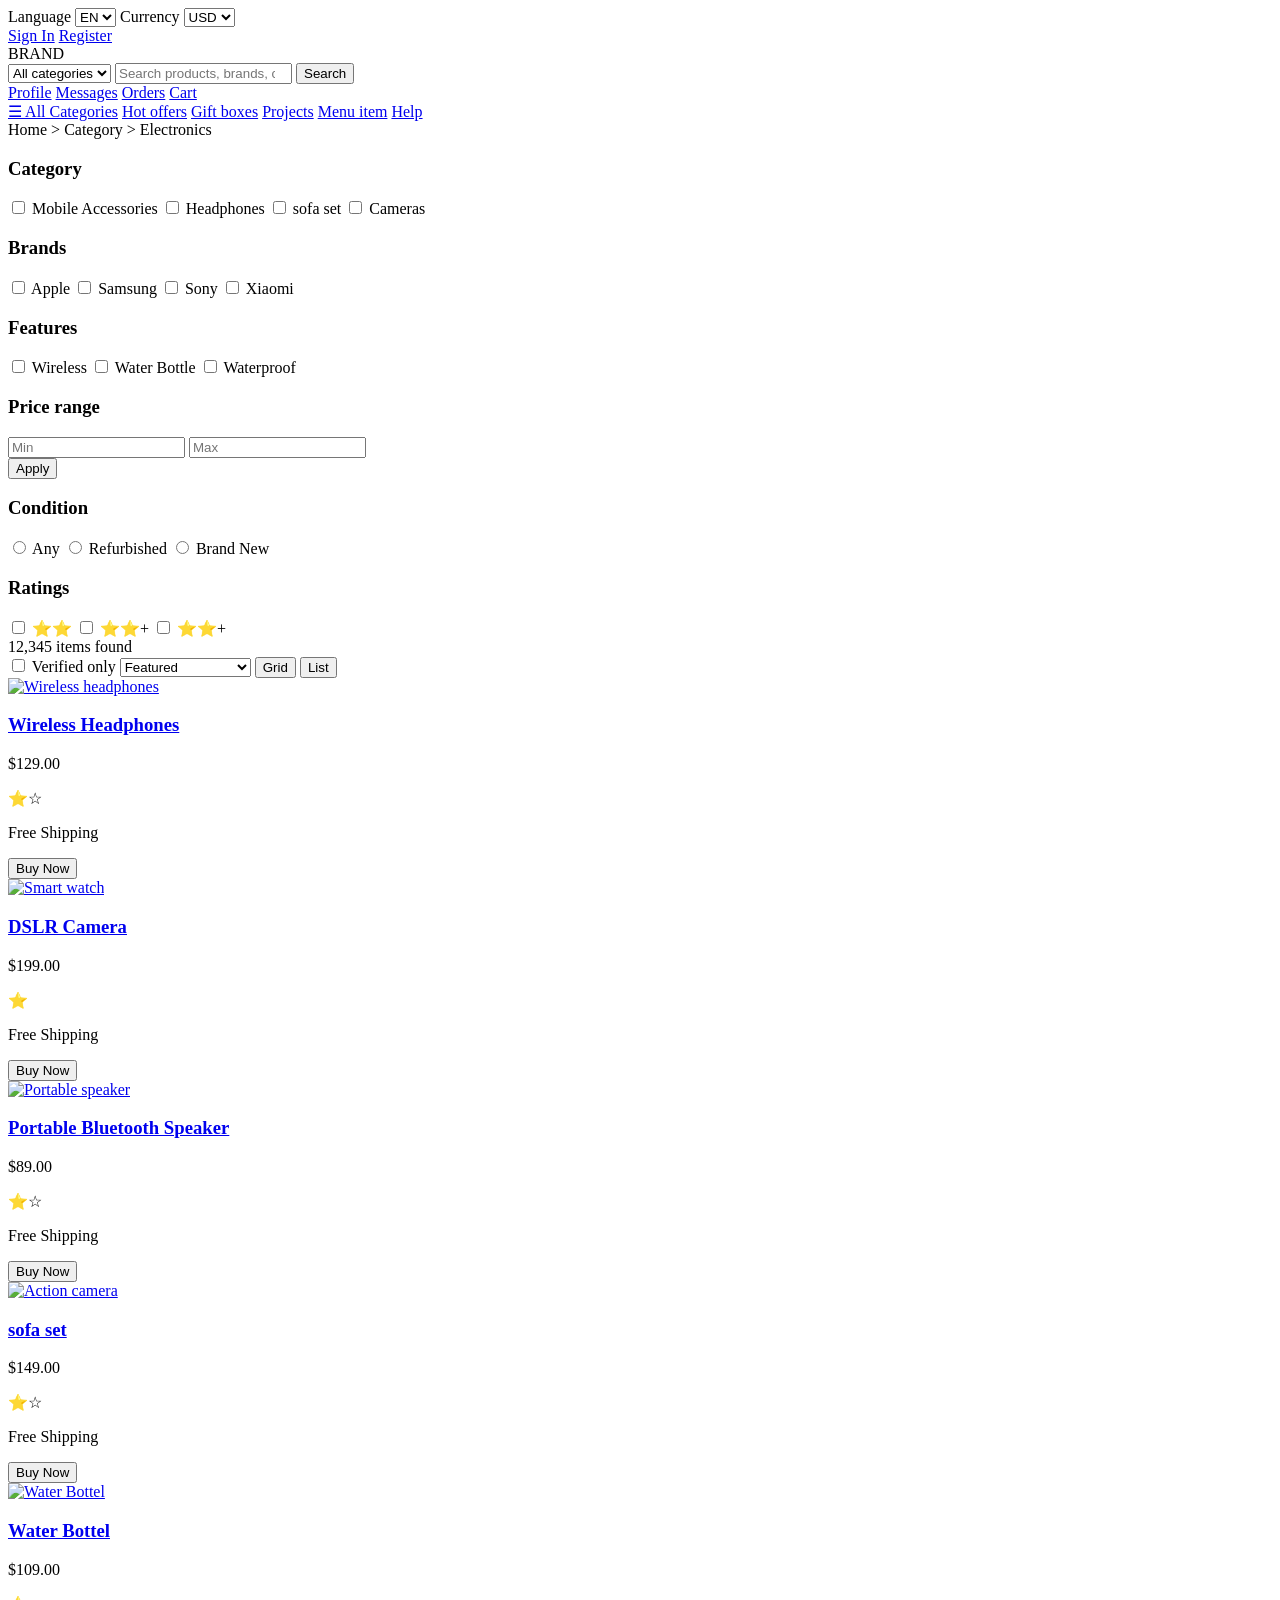
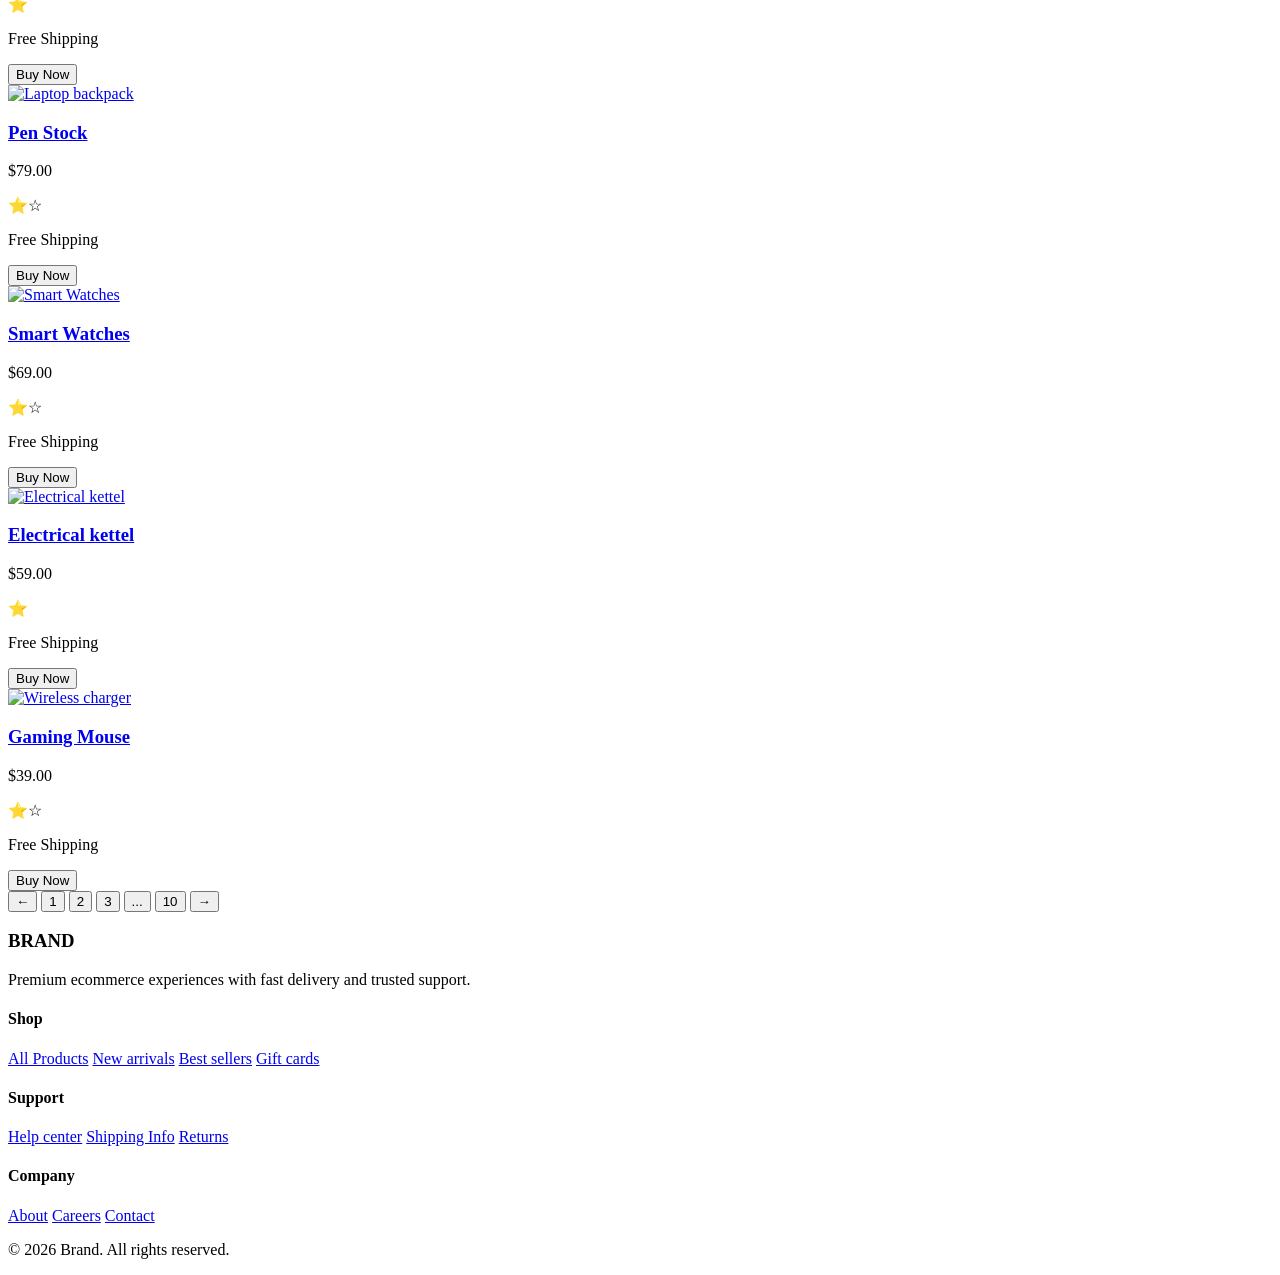
==== category.html @ 8e9f298c "Add ShopHub all frontend files - Week 3 Task for DevelopersHub" ====
<!DOCTYPE html>
<html lang="en">
<head>
  <meta charset="UTF-8">
  <meta name="viewport" content="width=device-width, initial-scale=1.0">
  <title>BRAND | Category</title>
  <link rel="stylesheet" href="css/style.css">
  <link rel="stylesheet" href="css/category.css">
  <link rel="stylesheet" href="CSS/style.css">
  <link rel="stylesheet" href="CSS/category.css">
</head>
<body>
  <header class="page-header">
    <div class="topbar">
      <div class="container topbar__container">
        <div class="topbar__group">
          <label class="topbar__label">
            Language
            <select class="topbar__select" aria-label="Language">
              <option>EN</option>
              <option>ES</option>
            </select>
          </label>
          <label class="topbar__label">
            Currency
            <select class="topbar__select" aria-label="Currency">
              <option>USD</option>
              <option>EUR</option>
            </select>
          </label>
        </div>
        <div class="topbar__links">
          <a class="topbar__link" href="#">Sign In</a>
          <a class="topbar__link topbar__link--accent" href="#">Register</a>
        </div>
      </div>
    </div>

    <div class="header">
      <div class="container header__container">
        <div class="header__brand">BRAND</div>
        <form class="header__search" action="#" method="get">
          <select class="header__category" aria-label="Select category">
            <option>All categories</option>
            <option>Electronics</option>
            <option>Accessories</option>
            <option>Gadgets</option>
          </select>
          <input class="header__input" type="search" placeholder="Search products, brands, categories" aria-label="Search">
          <button class="header__button" type="submit">Search</button>
        </form>
        <div class="header__actions">
          <a class="header__action" href="#">Profile</a>
          <a class="header__action" href="#">Messages</a>
          <a class="header__action" href="#">Orders</a>
          <a class="header__action header__action--cart" href="#">Cart</a>
        </div>
      </div>
    </div>

    <nav class="main-nav">
      <div class="container main-nav__container">
        <a class="main-nav__item main-nav__item--menu" href="#">☰ All Categories</a>
        <a class="main-nav__item" href="#">Hot offers</a>
        <a class="main-nav__item" href="#">Gift boxes</a>
        <a class="main-nav__item" href="#">Projects</a>
        <a class="main-nav__item" href="#">Menu item</a>
        <a class="main-nav__item" href="#">Help</a>
      </div>
    </nav>
  </header>

  <main class="main-content">
    <div class="container">
      <div class="breadcrumbs">Home &gt; Category &gt; Electronics</div>
      <section class="category-layout">
        <aside class="filters-sidebar">
          <div class="filter-box">
            <h3 class="filter-box__title">Category</h3>
            <label class="filter-box__label"><input type="checkbox"> Mobile Accessories</label>
            <label class="filter-box__label"><input type="checkbox"> Headphones</label>
            <label class="filter-box__label"><input type="checkbox"> sofa set</label>
            <label class="filter-box__label"><input type="checkbox"> Cameras</label>
          </div>
          <div class="filter-box">
            <h3 class="filter-box__title">Brands</h3>
            <label class="filter-box__label"><input type="checkbox"> Apple</label>
            <label class="filter-box__label"><input type="checkbox"> Samsung</label>
            <label class="filter-box__label"><input type="checkbox"> Sony</label>
            <label class="filter-box__label"><input type="checkbox"> Xiaomi</label>
          </div>
          <div class="filter-box">
            <h3 class="filter-box__title">Features</h3>
            <label class="filter-box__label"><input type="checkbox"> Wireless</label>
            <label class="filter-box__label"><input type="checkbox"> Water Bottle</label>
            <label class="filter-box__label"><input type="checkbox"> Waterproof</label>
          </div>
          <div class="filter-box">
            <h3 class="filter-box__title">Price range</h3>
            <div class="price-range">
              <input class="price-range__input" type="number" placeholder="Min">
              <input class="price-range__input" type="number" placeholder="Max">
            </div>
            <button class="button button--apply" type="button">Apply</button>
          </div>
          <div class="filter-box">
            <h3 class="filter-box__title">Condition</h3>
            <label class="filter-box__label"><input type="radio" name="condition"> Any</label>
            <label class="filter-box__label"><input type="radio" name="condition"> Refurbished</label>
            <label class="filter-box__label"><input type="radio" name="condition"> Brand New</label>
          </div>
          <div class="filter-box">
            <h3 class="filter-box__title">Ratings</h3>
            <label class="filter-box__label"><input type="checkbox"> ⭐⭐</label>
            <label class="filter-box__label"><input type="checkbox"> ⭐⭐+</label>
            <label class="filter-box__label"><input type="checkbox"> ⭐⭐+</label>
          </div>
        </aside>

        <div class="products-panel">
          <div class="products-topbar">
            <div class="products-topbar__info">12,345 items found</div>
            <div class="products-topbar__controls">
              <label class="products-topbar__verified"><input type="checkbox"> Verified only</label>
              <select class="products-topbar__select" aria-label="Sort">
                <option>Featured</option>
                <option>Price: Low to High</option>
                <option>Price: High to Low</option>
              </select>
              <button class="products-topbar__view products-topbar__view--active" type="button">Grid</button>
              <button class="products-topbar__view" type="button">List</button>
            </div>
          </div>

          <div class="products-grid">
            <article class="product-card">
              <a href="product.html"><img class="product-card__image" src="assets/images/product-1.jpg" alt="Wireless headphones"></a>
              <h3 class="product-card__title"><a href="product.html">Wireless Headphones</a></h3>
              <p class="product-card__price">$129.00</p>
              <p class="product-card__rating">⭐☆</p>
              <p class="product-card__shipping">Free Shipping</p>
              <button class="btn-primary" onclick="alert('Product added to cart!')">Buy Now</button>
            </article>
            <article class="product-card">
              <a href="product.html"><img class="product-card__image" src="assets/images/product-2.jpg" alt="Smart watch"></a>
              <h3 class="product-card__title"><a href="product.html">DSLR Camera </a></h3>
              <p class="product-card__price">$199.00</p>
              <p class="product-card__rating">⭐</p>
              <p class="product-card__shipping">Free Shipping</p>
              <button class="btn-primary" onclick="alert('Product added to cart!')">Buy Now</button>               
            </article>
            <article class="product-card">
              <a href="product.html"><img class="product-card__image" src="assets/images/product-3.jpg" alt="Portable speaker"></a>
              <h3 class="product-card__title"><a href="product.html">Portable Bluetooth Speaker</a></h3>
              <p class="product-card__price">$89.00</p>
              <p class="product-card__rating">⭐☆</p>
              <p class="product-card__shipping">Free Shipping</p>
              <button class="btn-primary" onclick="alert('Product added to cart!')">Buy Now</button>
            </article>
            <article class="product-card">
              <a href="product.html"><img class="product-card__image" src="assets/images/product-4.jpg" alt="Action camera"></a>
              <h3 class="product-card__title"><a href="product.html">sofa set</a></h3>
              <p class="product-card__price">$149.00</p>
              <p class="product-card__rating">⭐☆</p>
              <p class="product-card__shipping">Free Shipping</p>
              <button class="btn-primary" onclick="alert('Product added to cart!')">Buy Now</button>
            </article>
            <article class="product-card">
              <a href="product.html"><img class="product-card__image" src="assets/images/product-5.jpg" alt="Water Bottel"></a>
              <h3 class="product-card__title"><a href="product.html">Water Bottel</a></h3>
              <p class="product-card__price">$109.00</p>
              <p class="product-card__rating">⭐</p>
              <p class="product-card__shipping">Free Shipping</p>
              <button class="btn-primary" onclick="alert('Product added to cart!')">Buy Now</button>
            </article>
            <article class="product-card">
              <a href="product.html"><img class="product-card__image" src="assets/images/product-6.jpg" alt="Laptop backpack"></a>
              <h3 class="product-card__title"><a href="product.html">Pen Stock</a></h3>
              <p class="product-card__price">$79.00</p>
              <p class="product-card__rating">⭐☆</p>
              <p class="product-card__shipping">Free Shipping</p>
              <button class="btn-primary" onclick="alert('Product added to cart!')">Buy Now</button>
            </article>
            <article class="product-card">
              <a href="product.html"><img class="product-card__image" src="assets/images/product-7.jpg" alt="Smart Watches"></a>
              <h3 class="product-card__title"><a href="product.html">Smart Watches</a></h3>
              <p class="product-card__price">$69.00</p>
              <p class="product-card__rating">⭐☆</p>
              <p class="product-card__shipping">Free Shipping</p>
              <button class="btn-primary" onclick="alert('Product added to cart!')">Buy Now</button>
            </article>
            <article class="product-card">
              <a href="product.html"><img class="product-card__image" src="assets/images/product-8.jpg" alt="Electrical kettel"></a>
              <h3 class="product-card__title"><a href="product.html">Electrical kettel</a></h3>
              <p class="product-card__price">$59.00</p>
              <p class="product-card__rating">⭐</p>
              <p class="product-card__shipping">Free Shipping</p>
              <button class="btn-primary" onclick="alert('Product added to cart!')">Buy Now</button>
            </article>
            <article class="product-card">
              <a href="product.html"><img class="product-card__image" src="assets/images/product-9.jpg" alt="Wireless charger"></a>
              <h3 class="product-card__title"><a href="product.html">Gaming Mouse</a></h3>
              <p class="product-card__price">$39.00</p>
              <p class="product-card__rating">⭐☆</p>
              <p class="product-card__shipping">Free Shipping</p>
              <button class="btn-primary" onclick="alert('Product added to cart!')">Buy Now</button>
            </article>
          </div>

          <div class="pagination">
            <button class="pagination__button">←</button>
            <button class="pagination__button pagination__button--active">1</button>
            <button class="pagination__button">2</button>
            <button class="pagination__button">3</button>
            <button class="pagination__button">...</button>
            <button class="pagination__button">10</button>
            <button class="pagination__button">→</button>
          </div>
        </div>
      </section>
    </div>
  </main>
  <footer class="site-footer">
  <div class="container footer__container">
    <div class="footer__column">
      <h3 class="footer__title">BRAND</h3>
      <p class="footer__text">Premium ecommerce experiences with fast delivery and trusted support.</p>
    </div>
    <div class="footer__column">
      <h4 class="footer__heading">Shop</h4>
      <a class="footer__link" href="category.html">All Products</a>
      <a class="footer__link" href="#">New arrivals</a>
      <a class="footer__link" href="#">Best sellers</a>
      <a class="footer__link" href="#">Gift cards</a>
    </div>
    <div class="footer__column">
      <h4 class="footer__heading">Support</h4>
      <a class="footer__link" href="#">Help center</a>
      <a class="footer__link" href="#">Shipping Info</a>
      <a class="footer__link" href="#">Returns</a>
    </div>
    <div class="footer__column">
      <h4 class="footer__heading">Company</h4>
      <a class="footer__link" href="#">About</a>
      <a class="footer__link" href="#">Careers</a>
      <a class="footer__link" href="#">Contact</a>
    </div>
    <div class="footer__bottom">
      <p>© 2026 Brand. All rights reserved.</p>
    </div>
  </div>
</footer>
</body>
</html>
</body>
</html>
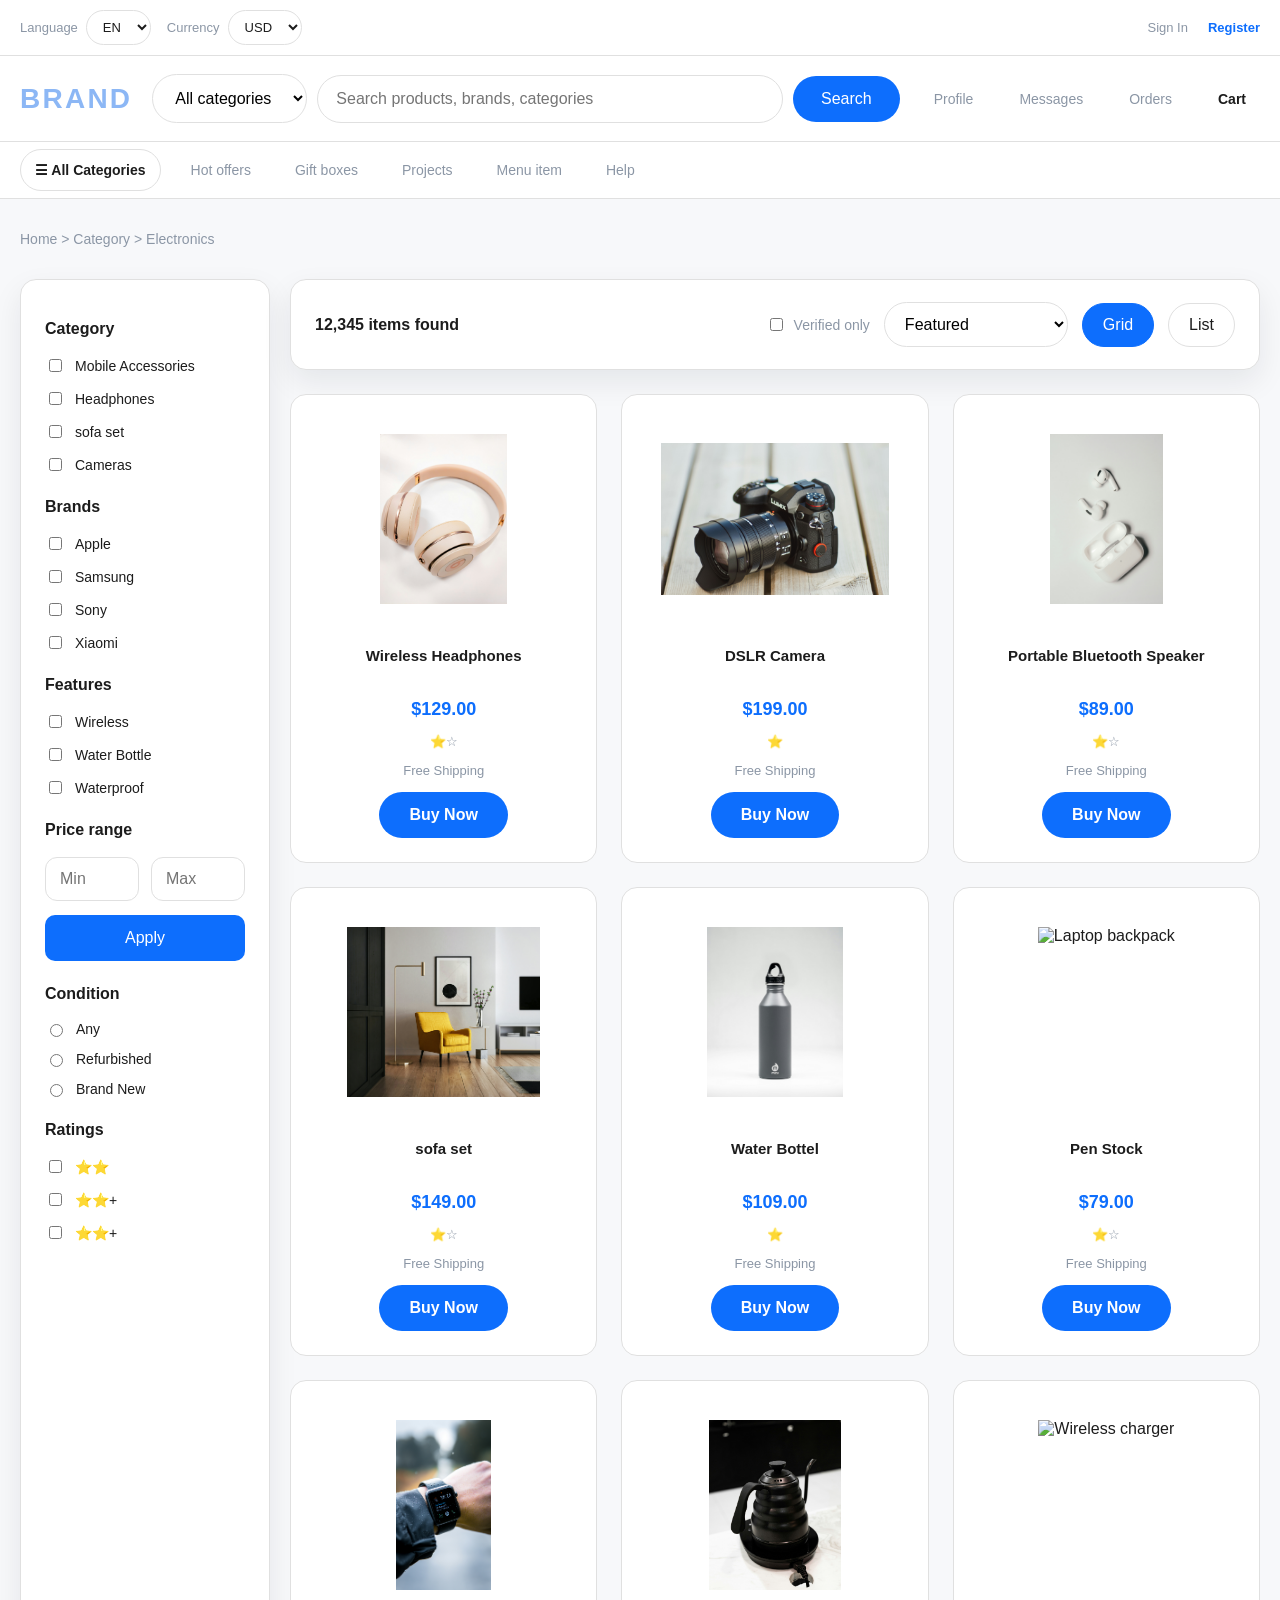
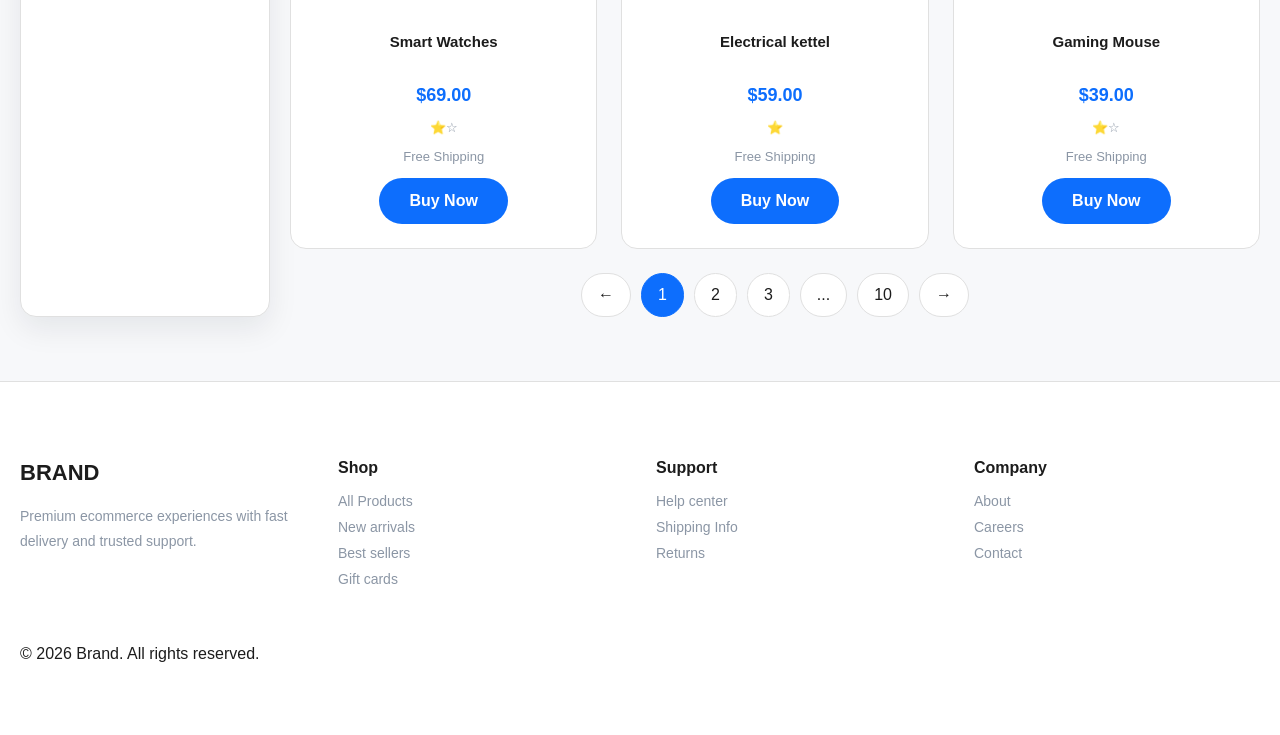
==== commit 5b1aab2e: "Update product image paths in category.html" ====
--- a/category.html
+++ b/category.html
@@ -134,7 +134,7 @@
 
           <div class="products-grid">
             <article class="product-card">
-              <a href="product.html"><img class="product-card__image" src="assets/images/product-1.jpg" alt="Wireless headphones"></a>
+              <a href="product.html"><img class="product-card__image" src="product-1.jpg" alt="Wireless headphones"></a>
               <h3 class="product-card__title"><a href="product.html">Wireless Headphones</a></h3>
               <p class="product-card__price">$129.00</p>
               <p class="product-card__rating">⭐☆</p>
@@ -142,7 +142,7 @@
               <button class="btn-primary" onclick="alert('Product added to cart!')">Buy Now</button>
             </article>
             <article class="product-card">
-              <a href="product.html"><img class="product-card__image" src="assets/images/product-2.jpg" alt="Smart watch"></a>
+              <a href="product.html"><img class="product-card__image" src="product-2.jpg" alt="Smart watch"></a>
               <h3 class="product-card__title"><a href="product.html">DSLR Camera </a></h3>
               <p class="product-card__price">$199.00</p>
               <p class="product-card__rating">⭐</p>
@@ -150,7 +150,7 @@
               <button class="btn-primary" onclick="alert('Product added to cart!')">Buy Now</button>               
             </article>
             <article class="product-card">
-              <a href="product.html"><img class="product-card__image" src="assets/images/product-3.jpg" alt="Portable speaker"></a>
+              <a href="product.html"><img class="product-card__image" src="product-3.jpg" alt="Portable speaker"></a>
               <h3 class="product-card__title"><a href="product.html">Portable Bluetooth Speaker</a></h3>
               <p class="product-card__price">$89.00</p>
               <p class="product-card__rating">⭐☆</p>
@@ -158,7 +158,7 @@
               <button class="btn-primary" onclick="alert('Product added to cart!')">Buy Now</button>
             </article>
             <article class="product-card">
-              <a href="product.html"><img class="product-card__image" src="assets/images/product-4.jpg" alt="Action camera"></a>
+              <a href="product.html"><img class="product-card__image" src="product-4.jpg" alt="Action camera"></a>
               <h3 class="product-card__title"><a href="product.html">sofa set</a></h3>
               <p class="product-card__price">$149.00</p>
               <p class="product-card__rating">⭐☆</p>
@@ -166,7 +166,7 @@
               <button class="btn-primary" onclick="alert('Product added to cart!')">Buy Now</button>
             </article>
             <article class="product-card">
-              <a href="product.html"><img class="product-card__image" src="assets/images/product-5.jpg" alt="Water Bottel"></a>
+              <a href="product.html"><img class="product-card__image" src="product-5.jpg" alt="Water Bottel"></a>
               <h3 class="product-card__title"><a href="product.html">Water Bottel</a></h3>
               <p class="product-card__price">$109.00</p>
               <p class="product-card__rating">⭐</p>
@@ -174,7 +174,7 @@
               <button class="btn-primary" onclick="alert('Product added to cart!')">Buy Now</button>
             </article>
             <article class="product-card">
-              <a href="product.html"><img class="product-card__image" src="assets/images/product-6.jpg" alt="Laptop backpack"></a>
+              <a href="product.html"><img class="product-card__image" src="product-6.jpg" alt="Laptop backpack"></a>
               <h3 class="product-card__title"><a href="product.html">Pen Stock</a></h3>
               <p class="product-card__price">$79.00</p>
               <p class="product-card__rating">⭐☆</p>
@@ -182,7 +182,7 @@
               <button class="btn-primary" onclick="alert('Product added to cart!')">Buy Now</button>
             </article>
             <article class="product-card">
-              <a href="product.html"><img class="product-card__image" src="assets/images/product-7.jpg" alt="Smart Watches"></a>
+              <a href="product.html"><img class="product-card__image" src="product-7.jpg" alt="Smart Watches"></a>
               <h3 class="product-card__title"><a href="product.html">Smart Watches</a></h3>
               <p class="product-card__price">$69.00</p>
               <p class="product-card__rating">⭐☆</p>
@@ -190,7 +190,7 @@
               <button class="btn-primary" onclick="alert('Product added to cart!')">Buy Now</button>
             </article>
             <article class="product-card">
-              <a href="product.html"><img class="product-card__image" src="assets/images/product-8.jpg" alt="Electrical kettel"></a>
+              <a href="product.html"><img class="product-card__image" src="product-8.jpg" alt="Electrical kettel"></a>
               <h3 class="product-card__title"><a href="product.html">Electrical kettel</a></h3>
               <p class="product-card__price">$59.00</p>
               <p class="product-card__rating">⭐</p>
@@ -253,4 +253,4 @@
 </body>
 </html>
 </body>
-</html>+</html>
--- a/css/style.css
+++ b/css/style.css
@@ -0,0 +1,552 @@
+:root {
+  --color-primary: #0D6EFD;
+  --color-secondary: #8CB7F5;
+  --color-text: #1C1C1C;
+  --color-gray: #8B96A5;
+  --color-border: #E0E0E0;
+  --color-background: #F7F8FA;
+  --radius: 6px;
+  --shadow: 0 12px 30px rgba(15, 23, 42, 0.08);
+}
+
+@import url('https://fonts.googleapis.com/css2?family=Inter:wght@400;500;600;700&display=swap');
+
+* {
+  box-sizing: border-box;
+}
+
+html {
+  scroll-behavior: smooth;
+}
+
+body {
+  margin: 0;
+  font-family: 'Inter', sans-serif;
+  background: var(--color-background);
+  color: var(--color-text);
+}
+
+img {
+  display: block;
+  max-width: 100%;
+}
+
+a {
+  color: inherit;
+  text-decoration: none;
+}
+
+button,
+input,
+select {
+  font: inherit;
+}
+
+.container {
+  width: min(1440px, 100%);
+  margin: 0 auto;
+  padding: 0 20px;
+}
+
+.page-header {
+  background: #ffffff;
+}
+
+.topbar {
+  border-bottom: 1px solid var(--color-border);
+  height: 56px;
+}
+
+.topbar__container {
+  display: flex;
+  align-items: center;
+  justify-content: space-between;
+  height: 100%;
+}
+
+.topbar__group {
+  display: flex;
+  align-items: center;
+  gap: 16px;
+}
+
+.topbar__label {
+  display: flex;
+  align-items: center;
+  gap: 8px;
+  color: var(--color-gray);
+  font-size: 13px;
+}
+
+.topbar__select {
+  border: 1px solid var(--color-border);
+  border-radius: 999px;
+  padding: 8px 12px;
+  background: white;
+  color: var(--color-text);
+}
+
+.topbar__links {
+  display: flex;
+  align-items: center;
+  gap: 20px;
+}
+
+.topbar__link {
+  color: var(--color-gray);
+  font-size: 13px;
+}
+
+.topbar__link--accent {
+  color: var(--color-primary);
+  font-weight: 600;
+}
+
+.header {
+  min-height: 86px;
+  display: flex;
+  align-items: center;
+  border-bottom: 1px solid var(--color-border);
+}
+
+.header__container {
+  display: grid;
+  grid-template-columns: auto 1fr auto;
+  align-items: center;
+  gap: 20px;
+}
+
+.header__brand {
+  font-size: 28px;
+  font-weight: 700;
+  color: var(--color-secondary);
+  letter-spacing: 0.08em;
+}
+
+.header__search {
+  display: flex;
+  align-items: center;
+  gap: 10px;
+  width: 100%;
+  min-width: 0;
+}
+
+.header__category,
+.header__input {
+  border: 1px solid var(--color-border);
+  border-radius: 999px;
+  padding: 14px 18px;
+  outline: none;
+}
+
+.header__category {
+  min-width: 150px;
+  max-width: 180px;
+  background: white;
+}
+
+.header__input {
+  flex: 1;
+  min-width: 0;
+  background: white;
+}
+
+.header__button {
+  border: none;
+  border-radius: 999px;
+  padding: 14px 28px;
+  background: var(--color-primary);
+  color: white;
+  cursor: pointer;
+  transition: background 0.2s ease;
+}
+
+.header__button:hover {
+  background: #0b5ed7;
+}
+
+.header__actions {
+  display: flex;
+  align-items: center;
+  gap: 18px;
+  white-space: nowrap;
+}
+
+.header__action {
+  color: var(--color-gray);
+  font-size: 14px;
+  padding: 10px 14px;
+  border-radius: 999px;
+  transition: background 0.2s ease, color 0.2s ease;
+}
+
+.header__action:hover {
+  background: rgba(13, 110, 253, 0.08);
+  color: var(--color-primary);
+}
+
+.header__action--cart {
+  font-weight: 600;
+  color: var(--color-text);
+}
+
+.main-nav {
+  background: #ffffff;
+  border-bottom: 1px solid var(--color-border);
+}
+
+.main-nav__container {
+  display: flex;
+  align-items: center;
+  gap: 16px;
+  flex-wrap: wrap;
+  height: 56px;
+}
+
+.main-nav__item {
+  color: var(--color-gray);
+  font-size: 14px;
+  padding: 12px 14px;
+  border-radius: 999px;
+  transition: color 0.2s ease, background 0.2s ease;
+}
+
+.main-nav__item:hover {
+  background: rgba(13, 110, 253, 0.08);
+  color: var(--color-primary);
+}
+
+.main-nav__item--menu {
+  font-weight: 600;
+  color: var(--color-text);
+  border: 1px solid var(--color-border);
+}
+
+.section {
+  padding: 56px 0;
+}
+
+.section__container {
+  display: grid;
+  gap: 32px;
+}
+
+.section__heading {
+  display: flex;
+  flex-direction: column;
+  gap: 10px;
+}
+
+.section__eyebrow {
+  color: var(--color-primary);
+  font-size: 13px;
+  text-transform: uppercase;
+  letter-spacing: 0.12em;
+  font-weight: 700;
+}
+
+.section__title {
+  font-size: 36px;
+  line-height: 1.1;
+  margin: 0;
+}
+
+.button {
+  display: inline-flex;
+  align-items: center;
+  justify-content: center;
+  border: none;
+  border-radius: 999px;
+  padding: 14px 26px;
+  cursor: pointer;
+  transition: background 0.2s ease, transform 0.2s ease;
+}
+
+.button:hover {
+  transform: translateY(-1px);
+}
+
+.button--primary {
+  background: var(--color-primary);
+  color: white;
+}
+
+.button--ghost {
+  background: transparent;
+  color: var(--color-text);
+  border: 1px solid var(--color-border);
+}
+
+.button--apply {
+  width: 100%;
+  margin-top: 14px;
+  border-radius: 10px;
+  background: var(--color-primary);
+  color: white;
+}
+
+.deal-card {
+  display: grid;
+  grid-template-columns: 1fr auto;
+  align-items: center;
+  gap: 32px;
+  padding: 32px;
+  background: white;
+  border: 1px solid var(--color-border);
+  border-radius: 16px;
+  box-shadow: var(--shadow);
+}
+
+.deal-card__info {
+  display: grid;
+  gap: 18px;
+}
+
+.deal-card__text {
+  font-size: 16px;
+  color: var(--color-gray);
+  margin: 0;
+}
+
+.deal-card__timer {
+  display: flex;
+  gap: 16px;
+  flex-wrap: wrap;
+}
+
+.deal-card__segment {
+  min-width: 90px;
+  padding: 16px;
+  background: var(--color-background);
+  border-radius: 14px;
+  text-align: center;
+}
+
+.deal-card__segment strong {
+  display: block;
+  font-size: 24px;
+  color: var(--color-text);
+}
+
+.deal-card__segment span {
+  display: block;
+  color: var(--color-gray);
+  margin-top: 4px;
+}
+
+.recommended__grid {
+  display: grid;
+  grid-template-columns: repeat(5, minmax(0, 1fr));
+  gap: 20px;
+}
+
+.product-card {
+  background: white;
+  border: 1px solid var(--color-border);
+  border-radius: 12px;
+  padding: 18px;
+  transition: transform 0.25s ease, box-shadow 0.25s ease, border-color 0.25s ease;
+  display: flex;
+  flex-direction: column;
+  align-items: center;
+  text-align: center;
+  gap: 10px;
+}
+
+.product-card:hover {
+  transform: translateY(-5px);
+  box-shadow: var(--shadow);
+  border-color: var(--color-primary);
+}
+
+.product-card__image {
+  width: 100%;
+  height: 200px;
+  object-fit: contain;
+  background: white;
+  padding: 15px;
+  border-radius: 12px;
+  display: block;
+  margin: 0 auto 12px;
+  transition: transform 0.25s ease;
+}
+
+.product-card:hover .product-card__image {
+  transform: scale(1.05);
+}
+
+.product-card__title {
+  font-size: 14px;
+  font-weight: 600;
+  margin: 0;
+  line-height: 1.3;
+}
+
+.product-card__price {
+  font-size: 16px;
+  font-weight: 700;
+  margin: 0;
+  color: var(--color-primary);
+}
+
+.site-footer {
+  background: white;
+  border-top: 1px solid var(--color-border);
+  padding: 56px 0;
+}
+
+.footer__container {
+  display: grid;
+  grid-template-columns: repeat(4, minmax(0, 1fr));
+  gap: 32px;
+}
+
+.footer__title {
+  font-size: 22px;
+  margin-bottom: 18px;
+}
+
+.footer__heading {
+  font-size: 16px;
+  margin-bottom: 16px;
+}
+
+.footer__text {
+  font-size: 14px;
+  color: var(--color-gray);
+  line-height: 1.75;
+}
+
+.footer__link {
+  display: block;
+  color: var(--color-gray);
+  margin-bottom: 10px;
+  font-size: 14px;
+}
+
+.footer__link:hover {
+  color: var(--color-primary);
+}
+
+.breadcrumbs {
+  color: var(--color-gray);
+  font-size: 14px;
+  margin-top: 32px;
+}
+
+/* BANNER STYLE - INDEX.HTML */
+.main-banner {
+    display: grid;
+    grid-template-columns: 1fr 1fr;
+    gap: 40px;
+    padding: 60px 40px;
+    align-items: center;
+    background: linear-gradient(135deg, rgba(13, 110, 253, 0.08), rgba(140, 183, 245, 0.06));
+    border-radius: 16px;
+    margin: 30px 0;
+}
+
+.main-banner img {
+    width: 100%;
+    height: auto;
+    max-width: 500px;
+    border-radius: 12px;
+    object-fit: cover;
+}
+
+.new-arrival {
+    color: var(--color-primary);
+    font-size: 13px;
+    font-weight: 700;
+    letter-spacing: 0.12em;
+    text-transform: uppercase;
+    margin-bottom: 10px;
+}
+
+.banner-text h1 {
+    font-size: 48px;
+    line-height: 1.15;
+    margin: 0 0 25px;
+}
+
+.banner-btns {
+    display: flex;
+    gap: 12px;
+    flex-wrap: wrap;
+}
+
+.btn-primary { 
+    background: var(--color-primary); 
+    color: white; 
+    padding: 14px 30px; 
+    border: none; 
+    border-radius: 999px; 
+    cursor: pointer;
+    font-weight: 600;
+}
+
+.btn-secondary { 
+    background: white; 
+    color: var(--color-primary); 
+    padding: 14px 30px; 
+    border: 1px solid var(--color-border); 
+    border-radius: 999px; 
+    cursor: pointer;
+    font-weight: 600;
+}
+
+@media (max-width: 992px) {
+  .header__container,
+  .deal-card,
+  .recommended__grid,
+  .footer__container {
+    grid-template-columns: 1fr;
+  }
+
+  .header__actions,
+  .topbar__group,
+  .main-nav__container {
+    justify-content: center;
+  }
+
+  .recommended__grid {
+    grid-template-columns: repeat(2, minmax(0, 1fr));
+  }
+
+  .main-banner {
+    grid-template-columns: 1fr;
+    text-align: center;
+  }
+}
+
+@media (max-width: 576px) {
+  .topbar,
+  .main-nav {
+    height: auto;
+  }
+
+  .topbar__container,
+  .header__container,
+  .main-nav__container,
+  .deal-card {
+    grid-template-columns: 1fr;
+    gap: 16px;
+  }
+
+  .header__search {
+    flex-direction: column;
+    align-items: stretch;
+  }
+
+  .header__button {
+    width: 100%;
+  }
+
+  .recommended__grid {
+    grid-template-columns: 1fr;
+  }
+}
+
+
+.product-detail { display: flex; gap: 30px; margin-top: 30px; }
+.product-img img { max-width: 400px; }
--- a/css/category.css
+++ b/css/category.css
@@ -0,0 +1,228 @@
+.category-layout {
+  display: grid;
+  grid-template-columns: 250px 1fr;
+  gap: 20px;
+  margin: 32px 0 64px;
+}
+
+.filters-sidebar {
+  background: white;
+  border: 1px solid var(--color-border);
+  border-radius: 16px;
+  padding: 24px;
+  box-shadow: var(--shadow);
+}
+
+.filter-box + .filter-box {
+  margin-top: 24px;
+}
+
+.filter-box__title {
+  font-size: 16px;
+  color: var(--color-text);
+  margin-bottom: 18px;
+}
+
+.filter-box__label {
+  display: flex;
+  align-items: center;
+  gap: 10px;
+  margin-bottom: 14px;
+  font-size: 14px;
+  color: var(--color-text);
+}
+
+.filter-box__label input {
+  accent-color: var(--color-primary);
+}
+
+.price-range {
+  display: grid;
+  grid-template-columns: 1fr 1fr;
+  gap: 12px;
+}
+
+.price-range__input {
+  width: 100%;
+  padding: 12px 14px;
+  border: 1px solid var(--color-border);
+  border-radius: 12px;
+}
+
+.products-panel {
+  display: grid;
+  gap: 24px;
+}
+
+.products-topbar {
+  display: flex;
+  align-items: center;
+  justify-content: space-between;
+  gap: 16px;
+  padding: 22px 24px;
+  background: white;
+  border: 1px solid var(--color-border);
+  border-radius: 16px;
+  box-shadow: var(--shadow);
+}
+
+.products-topbar__info {
+  color: var(--color-text);
+  font-weight: 600;
+}
+
+.products-topbar__controls {
+  display: flex;
+  align-items: center;
+  gap: 14px;
+  flex-wrap: wrap;
+}
+
+.products-topbar__verified {
+  display: flex;
+  align-items: center;
+  gap: 8px;
+  color: var(--color-gray);
+  font-size: 14px;
+}
+
+.products-topbar__select {
+  border: 1px solid var(--color-border);
+  border-radius: 999px;
+  padding: 12px 16px;
+  background: white;
+}
+
+.products-topbar__view {
+  border: 1px solid var(--color-border);
+  border-radius: 999px;
+  padding: 12px 20px;
+  background: white;
+  color: var(--color-text);
+  cursor: pointer;
+}
+
+.products-topbar__view--active {
+  background: var(--color-primary);
+  color: white;
+  border-color: var(--color-primary);
+}
+
+.products-grid {
+  display: grid;
+  grid-template-columns: repeat(3, minmax(0, 1fr));
+  gap: 24px;
+}
+
+.product-card {
+  background: white;
+  border: 1px solid var(--color-border);
+  border-radius: 16px;
+  padding: 24px;
+  display: flex;
+  flex-direction: column;
+  align-items: center;
+  text-align: center;
+  transition: transform 0.25s ease, box-shadow 0.25s ease, border-color 0.25s ease;
+  gap: 14px;
+}
+
+.product-card:hover {
+  transform: translateY(-5px);
+  box-shadow: var(--shadow);
+  border-color: var(--color-primary);
+}
+
+.product-card__image {
+  width: 100%;
+  height: 200px;
+  object-fit: contain;
+  background: white;
+  padding: 15px;
+  border-radius: 14px;
+  display: block;
+  margin: 0 auto 12px;
+  transition: transform 0.25s ease;
+}
+
+.product-card:hover .product-card__image {
+  transform: scale(1.05);
+}
+
+.product-card__title {
+  font-size: 15px;
+  line-height: 1.4;
+  margin: 0;
+  min-height: 40px;
+  font-weight: 600;
+}
+
+.product-card__price {
+  font-size: 18px;
+  font-weight: 700;
+  margin: 0;
+  color: var(--color-primary);
+}
+
+.product-card__rating,
+.product-card__shipping {
+  font-size: 13px;
+  color: var(--color-gray);
+  margin: 0;
+}
+
+.product-card .button--primary {
+  width: 100%;
+  margin-top: 8px;
+}
+
+.pagination {
+  display: flex;
+  justify-content: center;
+  gap: 10px;
+}
+
+.pagination__button {
+  border: 1px solid var(--color-border);
+  border-radius: 999px;
+  background: white;
+  color: var(--color-text);
+  padding: 12px 16px;
+  cursor: pointer;
+}
+
+.pagination__button--active {
+  background: var(--color-primary);
+  color: white;
+  border-color: var(--color-primary);
+}
+
+@media (max-width: 992px) {
+  .category-layout {
+    grid-template-columns: 1fr;
+  }
+
+  .products-grid {
+    grid-template-columns: repeat(2, minmax(0, 1fr));
+  }
+
+  .filters-sidebar {
+    display: none;
+  }
+}
+
+@media (max-width: 576px) {
+  .products-grid {
+    grid-template-columns: 1fr;
+  }
+
+  .products-topbar {
+    flex-direction: column;
+    align-items: flex-start;
+  }
+
+  .products-topbar__controls {
+    width: 100%;
+    justify-content: space-between;
+  }
+}
